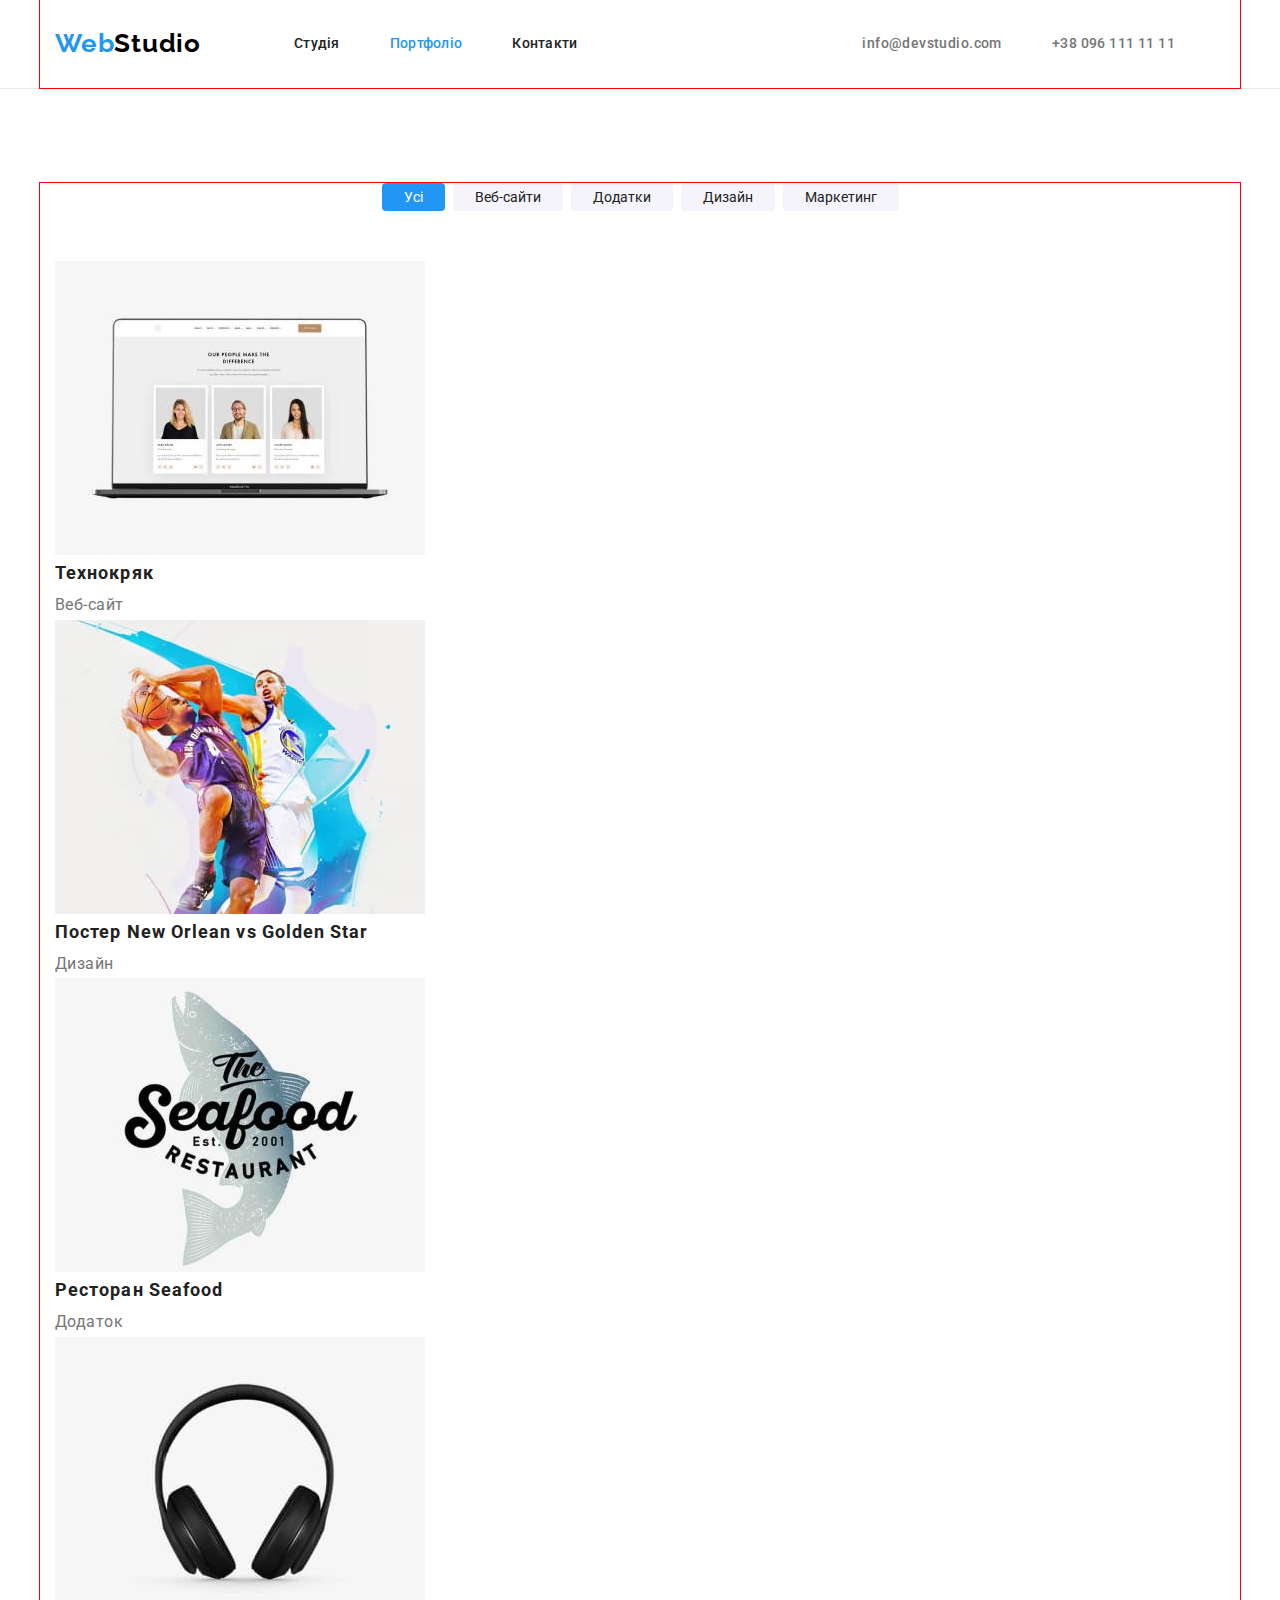
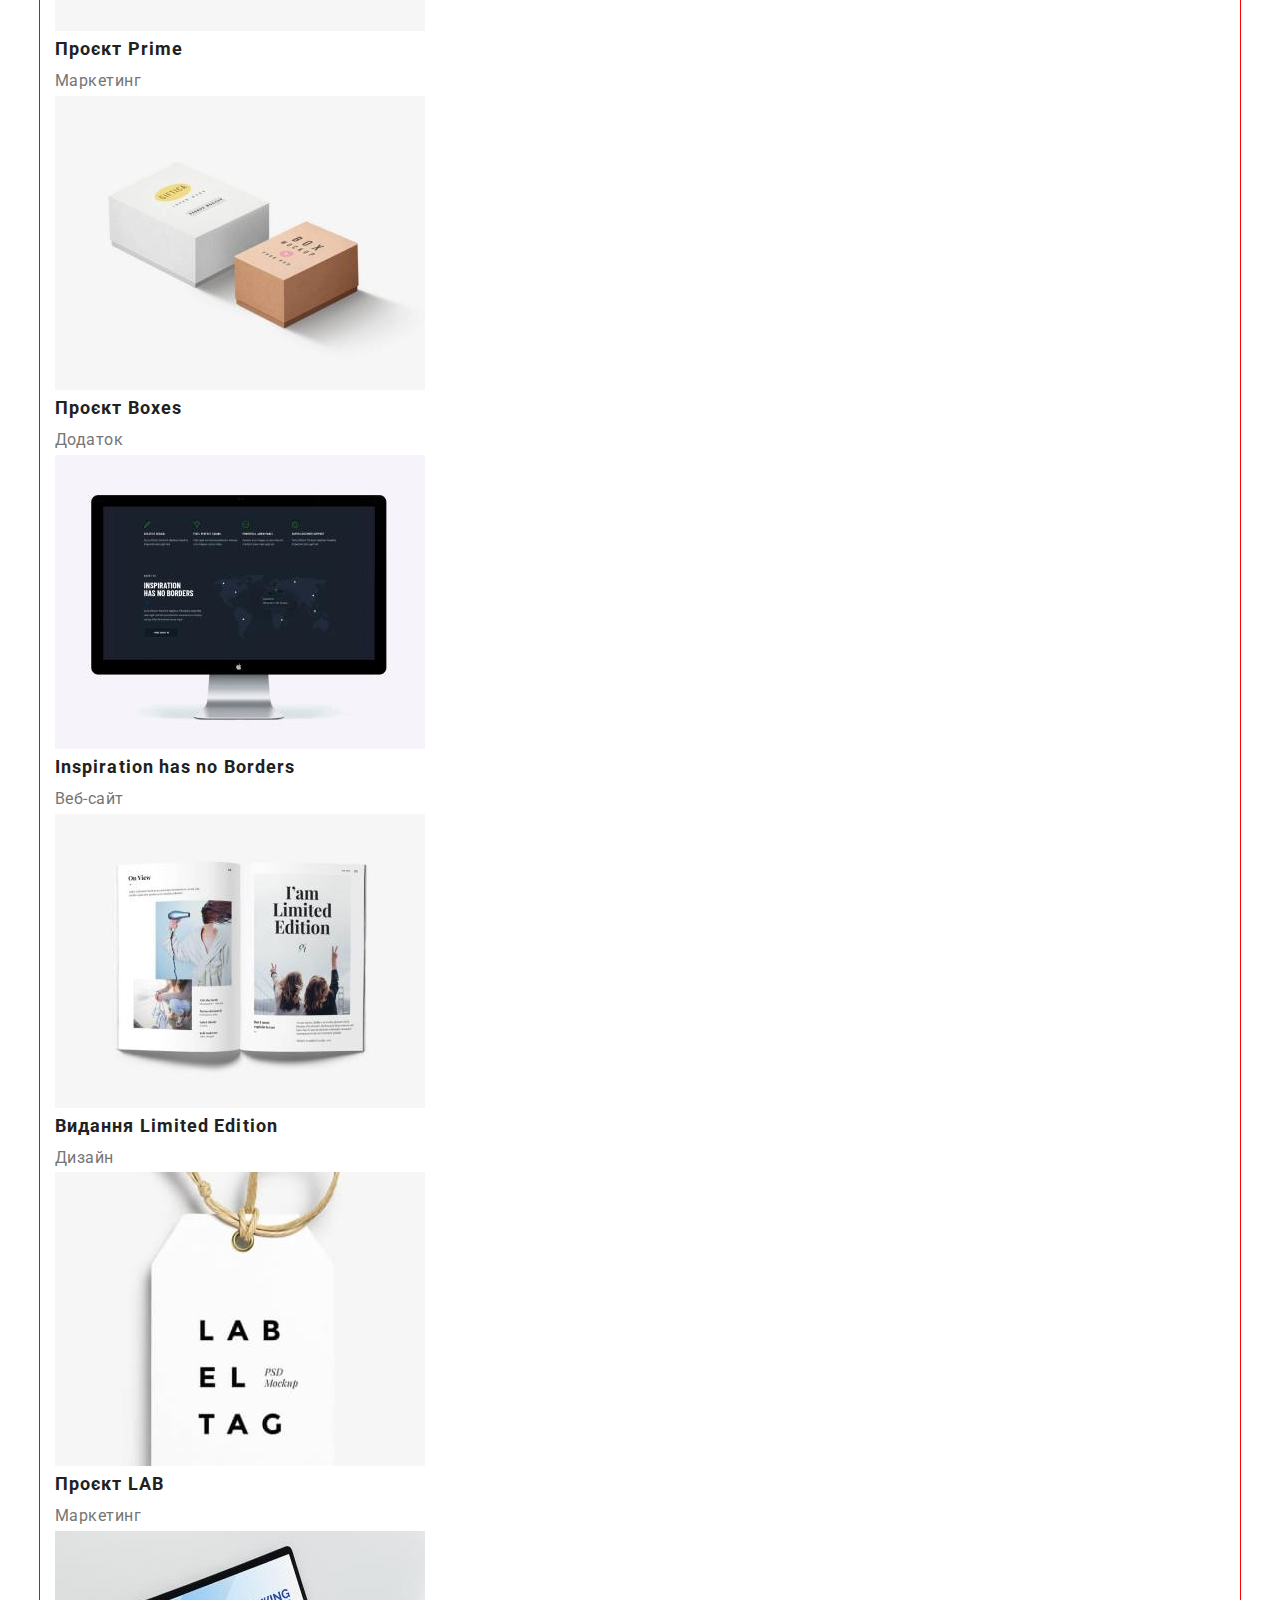
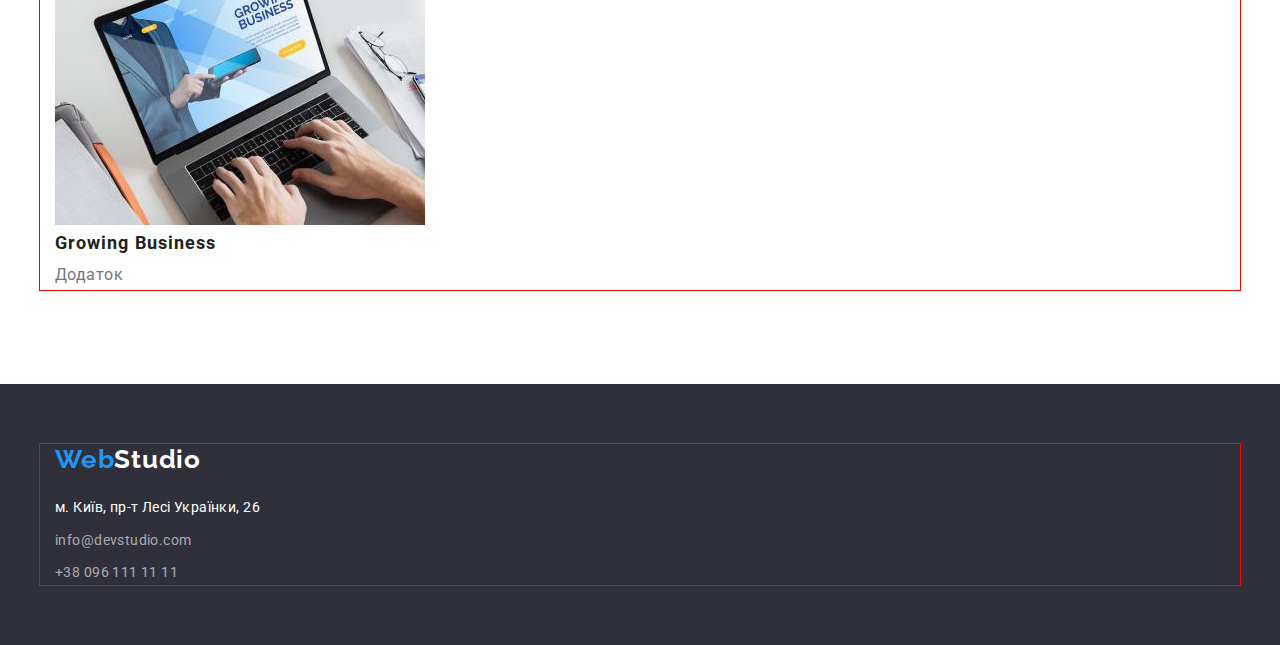
==== portfolio.html @ e6aa9bc7 "Create portfolio.html" ====
<!DOCTYPE html>
<html lang="uk">
  <head>
    <meta charset="UTF-8" />
    <meta http-equiv="X-UA-Compatible" content="IE=edge" />
    <meta name="viewport" content="width=device-width, initial-scale=1.0" />
    <title>Webstudio</title>
    <link rel="preconnect" href="https://fonts.googleapis.com" />
    <link rel="preconnect" href="https://fonts.gstatic.com" crossorigin />
    <link
      href="https://fonts.googleapis.com/css2?family=Raleway:wght@700&family=Roboto:wght@400;500;700;900&display=swap"
      rel="stylesheet"
    />
    <link
      rel="stylesheet"
      href="https://cdn.jsdelivr.net/npm/modern-normalize@2.0.0/modern-normalize.min.css"
    />
    <link rel="stylesheet" href="./css/styles.css" />
  </head>
  <body>
    <header class="header">
      <div class="container header-container">
        <a class="logo" lang="en" href="./index.html">
          Web<span class="logo-black">Studio</span></a
        >
        <nav>
          <ul class="links">
            <li class="header-item">
              <a class="header-link" href="./index.html">Студія</a>
            </li>
            <li class="header-item">
              <a class="header-link current" href="./portfolio.html"
                >Портфоліо</a
              >
            </li>
            <li class="header-item">
              <a class="header-link" href="">Контакти</a>
            </li>
          </ul>
        </nav>
        <ul class="contacts">
          <li class="contact-item">
            <a class="email" href="mailto:info@devstudio.com"
              >info@devstudio.com</a
            >
          </li>
          <li class="contact-item">
            <a class="phone-number" href="tel:+380961111111"
              >+38 096 111 11 11</a
            >
          </li>
        </ul>
      </div>
    </header>
    <main>
      <section class="section">
        <div class="container">
          <ul class="buttons">
            <li class="filter-item">
              <button class="filter filter-main" type="button">Усі</button>
            </li>
            <li class="filter-item">
              <button class="filter" type="button">Веб-сайти</button>
            </li>
            <li class="filter-item">
              <button class="filter" type="button">Додатки</button>
            </li>
            <li class="filter-item">
              <button class="filter" type="button">Дизайн</button>
            </li>
            <li class="filter-item">
              <button class="filter" type="button">Маркетинг</button>
            </li>
          </ul>

          <ul class="service">
            <li class="projects">
              <a class="project-item" href="">
                <img
                  src="./images-portfolio/website.jpg"
                  alt="website"
                  width="370px"
                  height="294px"
                />
                <h3 class="name">Технокряк</h3>
                <p class="works">Веб-сайт</p>
              </a>
            </li>
            <li class="projects">
              <a class="project-item" href="">
                <img
                  src="./images-portfolio/poster.jpg"
                  alt="poster"
                  width="370px"
                  height="294px"
                />
                <h3 class="name">
                  Постер
                  <span class="name" lang="en">New Orlean vs Golden Star</span>
                </h3>
                <p class="works">Дизайн</p>
              </a>
            </li>
            <li class="projects">
              <a class="project-item" href="">
                <img
                  src="./images-portfolio/logo.jpg"
                  alt="logo"
                  width="370px"
                  height="294px"
                />
                <h3 class="name">
                  Ресторан
                  <span class="name" lang="en">Seafood</span>
                </h3>
                <p class="works">Додаток</p>
              </a>
            </li>
            <li class="projects">
              <a class="project-item" href="">
                <img
                  src="./images-portfolio/headphones.jpg"
                  alt="headphones"
                  width="370px"
                  height="294px"
                />
                <h3 class="name">
                  Проєкт
                  <span class="name" lang="en">Prime</span>
                </h3>
                <p class="works">Маркетинг</p>
              </a>
            </li>
            <li class="projects">
              <a class="project-item" href="">
                <img
                  src="./images-portfolio/boxes.jpg"
                  alt="boxes"
                  width="370px"
                  height="294px"
                />
                <h3 class="name">
                  Проєкт
                  <span class="name" lang="en">Boxes</span>
                </h3>
                <p class="works">Додаток</p>
              </a>
            </li>
            <li class="projects">
              <a class="project-item" href="">
                <img
                  src="./images-portfolio/PC.jpg"
                  alt="PC"
                  width="370px"
                  height="294px"
                />
                <h3 class="name">
                  <span lang="en">Inspiration has no Borders</span>
                </h3>
                <p class="works">Веб-сайт</p>
              </a>
            </li>
            <li class="projects">
              <a class="project-item" href="">
                <img
                  src="./images-portfolio/book.jpg"
                  alt="book"
                  width="370px"
                  height="294px"
                />
                <h3 class="name">
                  Видання
                  <span class="name" lang="en">Limited Edition</span>
                </h3>
                <p class="works">Дизайн</p>
              </a>
            </li>
            <li class="projects">
              <a class="project-item" href="">
                <img
                  src="./images-portfolio/label.jpg"
                  alt="label"
                  width="370px"
                  height="294px"
                />
                <h3 class="name">
                  Проєкт
                  <span class="name" lang="en">LAB</span>
                </h3>
                <p class="works">Маркетинг</p>
              </a>
            </li>
            <li class="projects">
              <a class="project-item" href="">
                <img
                  src="./images-portfolio/notebook.jpg"
                  alt="notebook"
                  width="370px"
                  height="294px"
                />
                <h3 class="name">
                  <span class="name" lang="en">Growing Business</span>
                </h3>
                <p class="works">Додаток</p>
              </a>
            </li>
          </ul>
        </div>
      </section>
    </main>
    <footer class="footer">
      <div class="container">
        <a class="logo" lang="en" href="./index.html">
          Web<span class="logo-white">Studio</span></a
        >
        <address>
          <p class="address">м. Київ, пр-т Лесі Українки, 26</p>

          <a class="email-footer" href="mailto:info@devstudio.com"
            >info@devstudio.com</a
          >

          <a class="phone-number-footer" href="tel:+380961111111"
            >+38 096 111 11 11</a
          >
        </address>
      </div>
    </footer>
  </body>
</html>
---- css/styles.css ----
:root {
  --main-color: #ffffff;
  --second-color: #212121;
  --third-color: #757575;
  --buttom-color-1: #2196f3;
  --buttom-color-2: #188ce8;
  --buttom-color-3: #f5f4fa;
}

body {
  font-family: "Roboto", sans-serif;
  background-color: var(--main-color);
  color: var(--second-color);
  font-weight: 400;
  font-size: 14px;
  line-height: 1.7;
  letter-spacing: 0.03em;
}

h1,
h2,
h3,
h4,
h5,
h6,
p {
  margin: 0;
}

img {
  display: block;
}

ul {
  list-style: none;
  margin: 0;
  padding: 0;
}

.container {
  outline: 1px solid red;
  width: 1200px;
  padding-left: 15px;
  padding-right: 15px;
  margin-left: auto;
  margin-right: auto;
}

.section {
  padding-top: 94px;
  padding-bottom: 94px;
}

/**
|====================
| Header section
|====================
*/

.header {
  border-bottom: 1px solid #ececec;
}

.header-container {
  display: flex;
  align-items: center;
}

.logo {
  color: var(--buttom-color-1);
  font-family: "Raleway", sans-serif;
  font-weight: 700;
  font-size: 26px;
  line-height: 1.2;
  letter-spacing: 0.03em;
  text-decoration: none;
  margin-right: 93px;
}

.header-item {
  margin-right: 50px;
}

.header-item:last-child {
  margin-right: 0;
}

.header-link {
  display: block;
  color: var(--second-color);
  text-decoration: none;
  font-weight: 500;
  font-size: 14px;
  letter-spacing: 0.02em;
  padding-top: 32px;
  padding-bottom: 32px;
}

.header-link.current {
  color: var(--buttom-color-1);
}

.logo-black {
  color: black;
}

.logo-white {
  color: var(--main-color);
}

.links {
  display: flex;
  align-items: center;
  padding: 0;
  margin: 0;
}

.header-link.current:hover,
.header-link:hover,
.contact-item:hover,
.email:hover,
.phone-number:hover,
.email-footer:hover,
.phone-number-footer:hover {
  cursor: pointer;
  color: var(--buttom-color-1);
}

.header-link.current:focus,
.header-link:focus,
.contact-item:focus,
.email:focus,
.phone-number:focus,
.email-footer:focus,
.phone-number-footer:focus {
  cursor: pointer;
  color: var(--buttom-color-1);
}

.contacts {
  display: flex;
  align-items: center;
  margin-left: auto;
  padding: 0;
}

.contact-item {
  margin-right: 50px;
}

.email,
.phone-number {
  display: block;
  font-size: 14px;
  line-height: 1.7;
  letter-spacing: 0.03em;
  color: var(--third-color);
  text-decoration: none;
  padding-top: 32px;
  padding-bottom: 32px;
  font-weight: 500;
}

/**
|====================
| Title section + main btn
|====================
*/

.title,
.footer {
  background: #2f303a;
  color: var(--main-color);
}

.banner {
  width: 696px;
  margin-left: auto;
  margin-right: auto;
}

.main-title {
  font-weight: 900;
  font-size: 44px;
  line-height: 1.3;
  text-align: center;
  letter-spacing: 0.06em;
  text-transform: uppercase;
  margin-bottom: 30px;
}

.main-btn {
  display: block;
  background-color: var(--buttom-color-1);
  color: var(--main-color);
  margin-left: auto;
  margin-right: auto;
  border-radius: 4px;
  width: 216px;
  height: 50px;
  font-weight: 700;
  font-size: 16px;
  line-height: 1.875;
  letter-spacing: 0.06em;
  text-align: center;
}

.main-btn:hover {
  background-color: var(--buttom-color-2);
}

.main-btn:focus {
  background-color: var(--buttom-color-2);
}

/**
|====================
| Description section
|====================
*/

.section .description {
  display: flex;
  align-items: flex-start;
  justify-content: center;
}

.feature {
  margin-right: 30px;
}

.feature:last-child {
  margin-right: 0;
}

.feature-title {
  font-weight: 700;
  font-size: 14px;
  line-height: 1.1;
  letter-spacing: 0.03em;
  text-transform: uppercase;
  margin-bottom: 10px;
  color: var(--second-color);
}

.feature-text {
  font-size: 14px;
  line-height: 1.7;
  letter-spacing: 0.03em;
  color: var(--third-color);
}

/**
|====================
| Main-title-metier section
|====================
*/

.main-title-metier.section {
  padding-top: 0;
}

.title-metier,
.title-team {
  font-weight: 700;
  font-size: 36px;
  line-height: 1.1;
  text-align: center;
  letter-spacing: 0.03em;
  margin-left: auto;
  margin-right: auto;
  color: var(--second-color);
  margin-bottom: 50px;
}

.metier-images {
  display: flex;
  align-items: flex-start;
  justify-content: center;
}

.metier-photo {
  margin-right: 30px;
}

.metier-photo:last-child {
  margin-right: 0;
}

/**
|====================
| Team section
|====================
*/

.main-title-team {
  background-color: var(--buttom-color-3);
}

.team-list {
  display: flex;
  align-items: flex-start;
  justify-content: center;
}

.team-card {
  display: flex;
  flex-direction: column;
  justify-content: flex-start;
  align-items: center;

  background-color: var(--main-color);
  font-weight: 500;
  font-size: 16px;
  line-height: 1.1;
  text-align: center;
  letter-spacing: 0.03em;

  margin-right: 30px;
}

.team-card:last-child {
  margin-right: 0;
}

.teammate-photo {
  margin-bottom: 30px;
}

.teammate {
  font-weight: 500;
  font-size: 16px;
  line-height: 1.1;
  text-align: center;
  letter-spacing: 0.03em;
  color: var(--second-color);
  margin-left: auto;
  margin-right: auto;
  margin-bottom: 30px;
}

.proffesion {
  font-size: 16px;
  line-height: 1.1;
  text-align: center;
  letter-spacing: 0.03em;
  color: var(--third-color);
  font-weight: 400;
  margin-left: auto;
  margin-right: auto;
  margin-bottom: 30px;
}

/**
|====================
| Portfolio. html
| Filter section
|====================
*/

.section .buttons {
  display: flex;
  align-items: center;
  justify-content: center;
  margin-bottom: 50px;
}

.section .filter-item {
  margin-right: 8px;
}

.section .filter-item:last-child {
  margin-right: 0;
}

.filter {
  background-color: var(--buttom-color-3);
  color: var(--second-color);
  border: none;
  padding: 6px 22px;
  border-radius: 4px;
}

.section .filter-main {
  background-color: var(--buttom-color-1);
  color: var(--main-color);
}

.filter-main:hover,
.filter:hover,
.filter-main:focus,
.filter:focus {
  background-color: var(--buttom-color-1);
  color: var(--main-color);
  cursor: pointer;
}

/**
|====================
| contacts (footer)
|====================
*/

.footer {
  padding-top: 60px;
  padding-bottom: 60px;
}

.address {
  margin-top: 20px;
  margin-bottom: 9px;
  font-style: normal;
  font-size: 14px;
  line-height: 1.7;
  letter-spacing: 0.03em;
  color: var(--main-color);
}

.email-footer,
.phone-number-footer {
  display: block;
  font-size: 14px;
  font-style: normal;
  line-height: 1.7;
  letter-spacing: 0.03em;
  color: rgba(255, 255, 255, 0.6);
  text-decoration: none;
}

.email-footer {
  margin-bottom: 9px;
}

/**
|====================
|Service section
|====================
*/

.service {
  list-style-type: none;
}

.projects {
  background-color: var(--main-color);
}

.project-item {
  text-decoration: none;
}

.name {
  font-weight: 700;
  font-size: 18px;
  line-height: 2;
  letter-spacing: 0.06em;
  color: var(--second-color);
}

.works {
  font-size: 16px;
  line-height: 1.8;
  letter-spacing: 0.03em;
  color: var(--third-color);
}
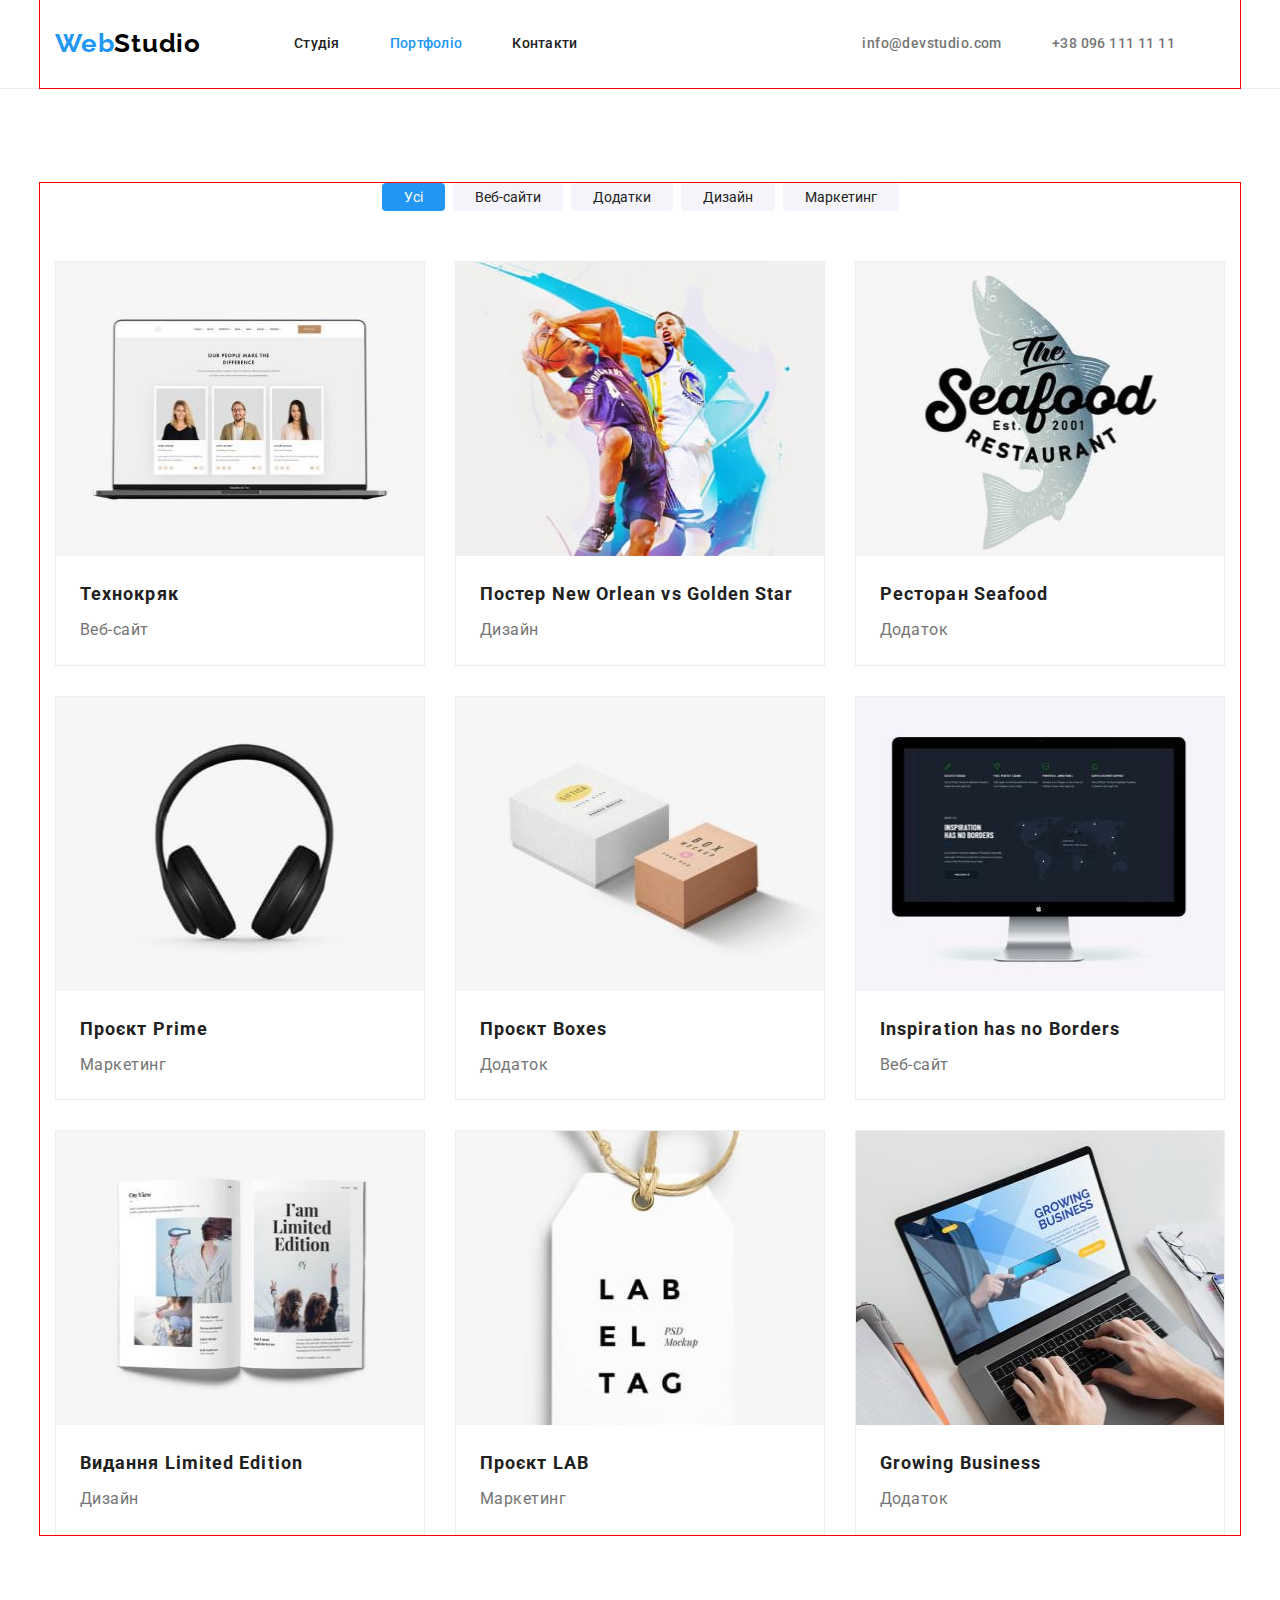
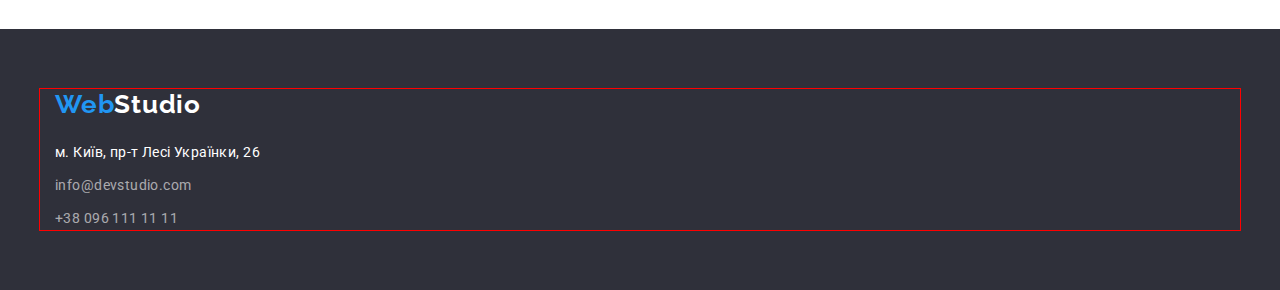
==== commit 2d89c164: "Update portfolio.html" ====
--- a/portfolio.html
+++ b/portfolio.html
@@ -77,10 +77,9 @@
             <li class="projects">
               <a class="project-item" href="">
                 <img
+                  class="project-photo"
                   src="./images-portfolio/website.jpg"
                   alt="website"
-                  width="370px"
-                  height="294px"
                 />
                 <h3 class="name">Технокряк</h3>
                 <p class="works">Веб-сайт</p>
@@ -89,14 +88,13 @@
             <li class="projects">
               <a class="project-item" href="">
                 <img
+                  class="project-photo"
                   src="./images-portfolio/poster.jpg"
                   alt="poster"
-                  width="370px"
-                  height="294px"
                 />
                 <h3 class="name">
                   Постер
-                  <span class="name" lang="en">New Orlean vs Golden Star</span>
+                  <span lang="en">New Orlean vs Golden Star</span>
                 </h3>
                 <p class="works">Дизайн</p>
               </a>
@@ -104,14 +102,13 @@
             <li class="projects">
               <a class="project-item" href="">
                 <img
+                  class="project-photo"
                   src="./images-portfolio/logo.jpg"
                   alt="logo"
-                  width="370px"
-                  height="294px"
                 />
                 <h3 class="name">
                   Ресторан
-                  <span class="name" lang="en">Seafood</span>
+                  <span lang="en">Seafood</span>
                 </h3>
                 <p class="works">Додаток</p>
               </a>
@@ -119,14 +116,13 @@
             <li class="projects">
               <a class="project-item" href="">
                 <img
+                  class="project-photo"
                   src="./images-portfolio/headphones.jpg"
                   alt="headphones"
-                  width="370px"
-                  height="294px"
                 />
                 <h3 class="name">
                   Проєкт
-                  <span class="name" lang="en">Prime</span>
+                  <span lang="en">Prime</span>
                 </h3>
                 <p class="works">Маркетинг</p>
               </a>
@@ -134,14 +130,13 @@
             <li class="projects">
               <a class="project-item" href="">
                 <img
+                  class="project-photo"
                   src="./images-portfolio/boxes.jpg"
                   alt="boxes"
-                  width="370px"
-                  height="294px"
                 />
                 <h3 class="name">
                   Проєкт
-                  <span class="name" lang="en">Boxes</span>
+                  <span lang="en">Boxes</span>
                 </h3>
                 <p class="works">Додаток</p>
               </a>
@@ -149,10 +144,9 @@
             <li class="projects">
               <a class="project-item" href="">
                 <img
+                  class="project-photo"
                   src="./images-portfolio/PC.jpg"
                   alt="PC"
-                  width="370px"
-                  height="294px"
                 />
                 <h3 class="name">
                   <span lang="en">Inspiration has no Borders</span>
@@ -163,14 +157,13 @@
             <li class="projects">
               <a class="project-item" href="">
                 <img
+                  class="project-photo"
                   src="./images-portfolio/book.jpg"
                   alt="book"
-                  width="370px"
-                  height="294px"
                 />
                 <h3 class="name">
                   Видання
-                  <span class="name" lang="en">Limited Edition</span>
+                  <span lang="en">Limited Edition</span>
                 </h3>
                 <p class="works">Дизайн</p>
               </a>
@@ -178,14 +171,13 @@
             <li class="projects">
               <a class="project-item" href="">
                 <img
+                  class="project-photo"
                   src="./images-portfolio/label.jpg"
                   alt="label"
-                  width="370px"
-                  height="294px"
                 />
                 <h3 class="name">
                   Проєкт
-                  <span class="name" lang="en">LAB</span>
+                  <span lang="en">LAB</span>
                 </h3>
                 <p class="works">Маркетинг</p>
               </a>
@@ -193,13 +185,12 @@
             <li class="projects">
               <a class="project-item" href="">
                 <img
+                  class="project-photo"
                   src="./images-portfolio/notebook.jpg"
                   alt="notebook"
-                  width="370px"
-                  height="294px"
-                />
-                <h3 class="name">
-                  <span class="name" lang="en">Growing Business</span>
+                />
+                <h3 class="name">
+                  <span lang="en">Growing Business</span>
                 </h3>
                 <p class="works">Додаток</p>
               </a>
--- a/css/styles.css
+++ b/css/styles.css
@@ -407,7 +407,7 @@
 }
 
 .address {
-  margin-top: 20px;
+  padding-top: 20px;
   margin-bottom: 9px;
   font-style: normal;
   font-size: 14px;
@@ -439,17 +439,35 @@
 
 .service {
   list-style-type: none;
+
+  display: flex;
+  flex-wrap: wrap;
+  gap: 30px;
 }
 
 .projects {
   background-color: var(--main-color);
+
+  flex-basis: calc((100% - 60px) / 3);
+  border: 1px solid #eee;
 }
 
 .project-item {
   text-decoration: none;
 }
 
+.project-photo {
+  margin-bottom: 20px;
+  width: 368px;
+  height: 294px;
+}
+
 .name {
+  display: block;
+  padding-left: 24px;
+  padding-right: 24px;
+  margin-bottom: 4px;
+
   font-weight: 700;
   font-size: 18px;
   line-height: 2;
@@ -458,6 +476,11 @@
 }
 
 .works {
+  display: block;
+  padding-left: 24px;
+  padding-right: 24px;
+  padding-bottom: 20px;
+
   font-size: 16px;
   line-height: 1.8;
   letter-spacing: 0.03em;
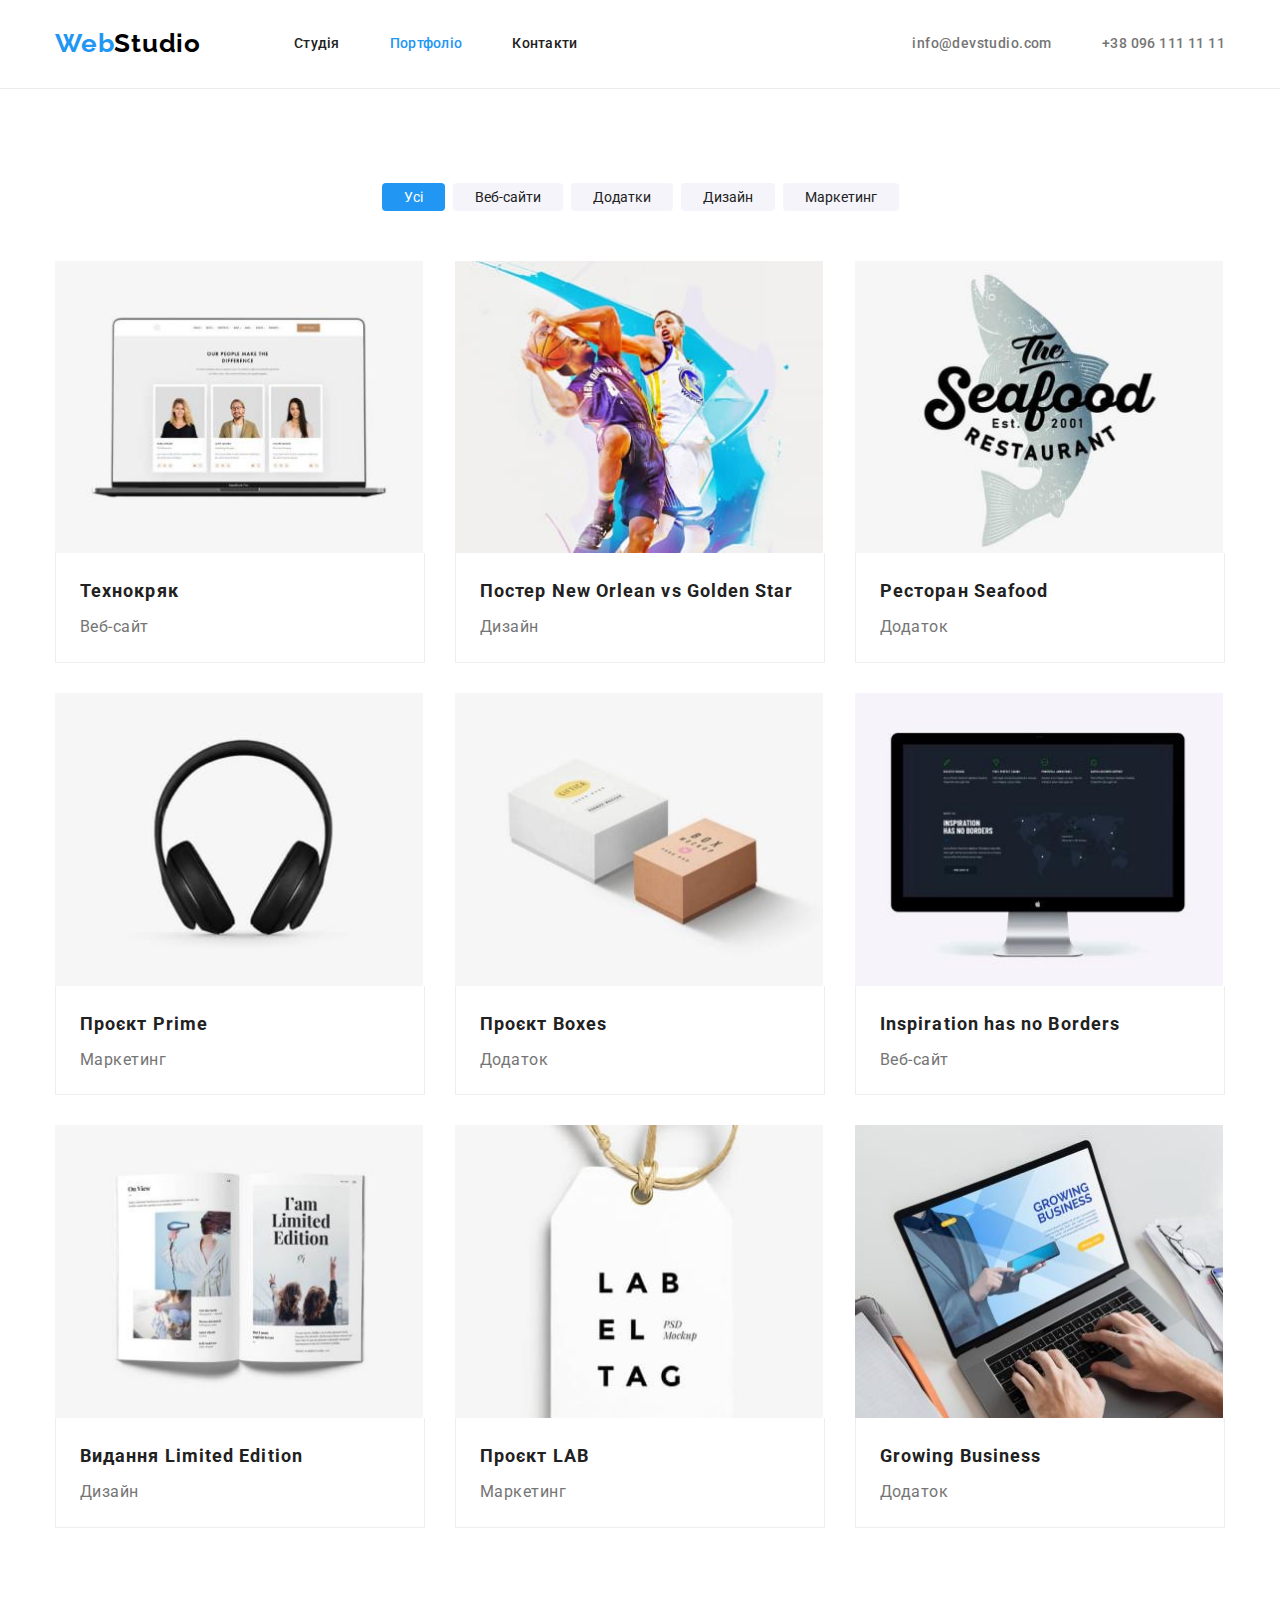
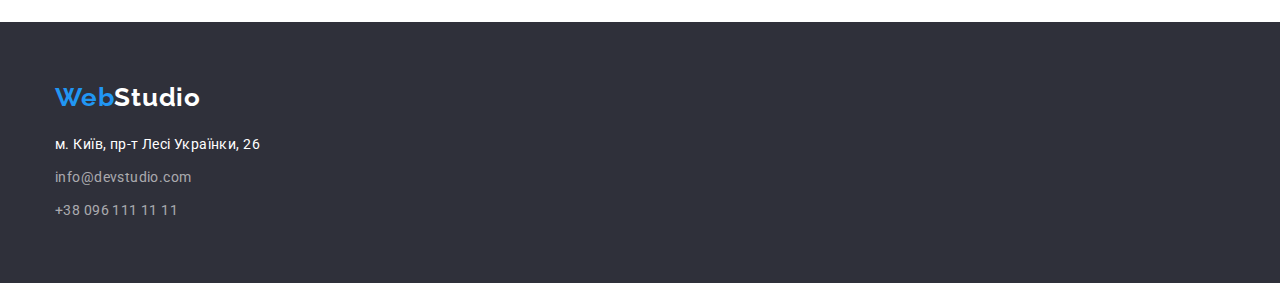
==== commit 9952597b: "Update portfolio.html" ====
--- a/portfolio.html
+++ b/portfolio.html
@@ -81,8 +81,10 @@
                   src="./images-portfolio/website.jpg"
                   alt="website"
                 />
-                <h3 class="name">Технокряк</h3>
-                <p class="works">Веб-сайт</p>
+                <div class="des-project">
+                  <h3 class="name">Технокряк</h3>
+                  <p class="works">Веб-сайт</p>
+                </div>
               </a>
             </li>
             <li class="projects">
@@ -92,11 +94,13 @@
                   src="./images-portfolio/poster.jpg"
                   alt="poster"
                 />
-                <h3 class="name">
-                  Постер
-                  <span lang="en">New Orlean vs Golden Star</span>
-                </h3>
-                <p class="works">Дизайн</p>
+                <div class="des-project">
+                  <h3 class="name">
+                    Постер
+                    <span lang="en">New Orlean vs Golden Star</span>
+                  </h3>
+                  <p class="works">Дизайн</p>
+                </div>
               </a>
             </li>
             <li class="projects">
@@ -106,11 +110,13 @@
                   src="./images-portfolio/logo.jpg"
                   alt="logo"
                 />
-                <h3 class="name">
-                  Ресторан
-                  <span lang="en">Seafood</span>
-                </h3>
-                <p class="works">Додаток</p>
+                <div class="des-project">
+                  <h3 class="name">
+                    Ресторан
+                    <span lang="en">Seafood</span>
+                  </h3>
+                  <p class="works">Додаток</p>
+                </div>
               </a>
             </li>
             <li class="projects">
@@ -120,11 +126,13 @@
                   src="./images-portfolio/headphones.jpg"
                   alt="headphones"
                 />
-                <h3 class="name">
-                  Проєкт
-                  <span lang="en">Prime</span>
-                </h3>
-                <p class="works">Маркетинг</p>
+                <div class="des-project">
+                  <h3 class="name">
+                    Проєкт
+                    <span lang="en">Prime</span>
+                  </h3>
+                  <p class="works">Маркетинг</p>
+                </div>
               </a>
             </li>
             <li class="projects">
@@ -134,11 +142,13 @@
                   src="./images-portfolio/boxes.jpg"
                   alt="boxes"
                 />
-                <h3 class="name">
-                  Проєкт
-                  <span lang="en">Boxes</span>
-                </h3>
-                <p class="works">Додаток</p>
+                <div class="des-project">
+                  <h3 class="name">
+                    Проєкт
+                    <span lang="en">Boxes</span>
+                  </h3>
+                  <p class="works">Додаток</p>
+                </div>
               </a>
             </li>
             <li class="projects">
@@ -148,10 +158,12 @@
                   src="./images-portfolio/PC.jpg"
                   alt="PC"
                 />
-                <h3 class="name">
-                  <span lang="en">Inspiration has no Borders</span>
-                </h3>
-                <p class="works">Веб-сайт</p>
+                <div class="des-project">
+                  <h3 class="name">
+                    <span lang="en">Inspiration has no Borders</span>
+                  </h3>
+                  <p class="works">Веб-сайт</p>
+                </div>
               </a>
             </li>
             <li class="projects">
@@ -161,11 +173,13 @@
                   src="./images-portfolio/book.jpg"
                   alt="book"
                 />
-                <h3 class="name">
-                  Видання
-                  <span lang="en">Limited Edition</span>
-                </h3>
-                <p class="works">Дизайн</p>
+                <div class="des-project">
+                  <h3 class="name">
+                    Видання
+                    <span lang="en">Limited Edition</span>
+                  </h3>
+                  <p class="works">Дизайн</p>
+                </div>
               </a>
             </li>
             <li class="projects">
@@ -175,11 +189,13 @@
                   src="./images-portfolio/label.jpg"
                   alt="label"
                 />
-                <h3 class="name">
-                  Проєкт
-                  <span lang="en">LAB</span>
-                </h3>
-                <p class="works">Маркетинг</p>
+                <div class="des-project">
+                  <h3 class="name">
+                    Проєкт
+                    <span lang="en">LAB</span>
+                  </h3>
+                  <p class="works">Маркетинг</p>
+                </div>
               </a>
             </li>
             <li class="projects">
@@ -189,10 +205,12 @@
                   src="./images-portfolio/notebook.jpg"
                   alt="notebook"
                 />
-                <h3 class="name">
-                  <span lang="en">Growing Business</span>
-                </h3>
-                <p class="works">Додаток</p>
+                <div class="des-project">
+                  <h3 class="name">
+                    <span lang="en">Growing Business</span>
+                  </h3>
+                  <p class="works">Додаток</p>
+                </div>
               </a>
             </li>
           </ul>
@@ -201,7 +219,7 @@
     </main>
     <footer class="footer">
       <div class="container">
-        <a class="logo" lang="en" href="./index.html">
+        <a class="logo end" lang="en" href="./index.html">
           Web<span class="logo-white">Studio</span></a
         >
         <address>
--- a/css/styles.css
+++ b/css/styles.css
@@ -38,7 +38,7 @@
 }
 
 .container {
-  outline: 1px solid red;
+  /** outline: 1px solid red; */
   width: 1200px;
   padding-left: 15px;
   padding-right: 15px;
@@ -49,6 +49,10 @@
 .section {
   padding-top: 94px;
   padding-bottom: 94px;
+}
+
+address {
+  margin-top: 20px;
 }
 
 /**
@@ -77,6 +81,17 @@
   margin-right: 93px;
 }
 
+.logo.end {
+  color: var(--buttom-color-1);
+  font-family: "Raleway", sans-serif;
+  font-weight: 700;
+  font-size: 26px;
+  line-height: 1.2;
+  letter-spacing: 0.03em;
+  text-decoration: none;
+  margin-right: 0;
+}
+
 .header-item {
   margin-right: 50px;
 }
@@ -106,6 +121,7 @@
 
 .logo-white {
   color: var(--main-color);
+  margin-right: 0;
 }
 
 .links {
@@ -148,6 +164,10 @@
   margin-right: 50px;
 }
 
+.contact-item:last-child {
+  margin-right: 0;
+}
+
 .email,
 .phone-number {
   display: block;
@@ -173,10 +193,9 @@
   color: var(--main-color);
 }
 
-.banner {
-  width: 696px;
-  margin-left: auto;
-  margin-right: auto;
+.title.section {
+  padding-top: 200px;
+  padding-bottom: 200px;
 }
 
 .main-title {
@@ -187,6 +206,10 @@
   letter-spacing: 0.06em;
   text-transform: uppercase;
   margin-bottom: 30px;
+
+  width: 696px;
+  margin-left: auto;
+  margin-right: auto;
 }
 
 .main-btn {
@@ -227,6 +250,7 @@
 
 .feature {
   margin-right: 30px;
+  width: 270px;
 }
 
 .feature:last-child {
@@ -304,11 +328,6 @@
 }
 
 .team-card {
-  display: flex;
-  flex-direction: column;
-  justify-content: flex-start;
-  align-items: center;
-
   background-color: var(--main-color);
   font-weight: 500;
   font-size: 16px;
@@ -323,8 +342,15 @@
   margin-right: 0;
 }
 
+/**
 .teammate-photo {
   margin-bottom: 30px;
+}
+*/
+
+.des-mate {
+  padding-top: 30px;
+  padding-bottom: 30px;
 }
 
 .teammate {
@@ -336,7 +362,7 @@
   color: var(--second-color);
   margin-left: auto;
   margin-right: auto;
-  margin-bottom: 30px;
+  margin-bottom: 10px;
 }
 
 .proffesion {
@@ -348,7 +374,6 @@
   font-weight: 400;
   margin-left: auto;
   margin-right: auto;
-  margin-bottom: 30px;
 }
 
 /**
@@ -407,7 +432,6 @@
 }
 
 .address {
-  padding-top: 20px;
   margin-bottom: 9px;
   font-style: normal;
   font-size: 14px;
@@ -449,7 +473,6 @@
   background-color: var(--main-color);
 
   flex-basis: calc((100% - 60px) / 3);
-  border: 1px solid #eee;
 }
 
 .project-item {
@@ -457,15 +480,17 @@
 }
 
 .project-photo {
-  margin-bottom: 20px;
   width: 368px;
-  height: 294px;
+}
+
+.des-project {
+  padding: 20px 24px;
+  border-left: 1px solid #eee;
+  border-right: 1px solid #eee;
+  border-bottom: 1px solid #eee;
 }
 
 .name {
-  display: block;
-  padding-left: 24px;
-  padding-right: 24px;
   margin-bottom: 4px;
 
   font-weight: 700;
@@ -476,11 +501,6 @@
 }
 
 .works {
-  display: block;
-  padding-left: 24px;
-  padding-right: 24px;
-  padding-bottom: 20px;
-
   font-size: 16px;
   line-height: 1.8;
   letter-spacing: 0.03em;
